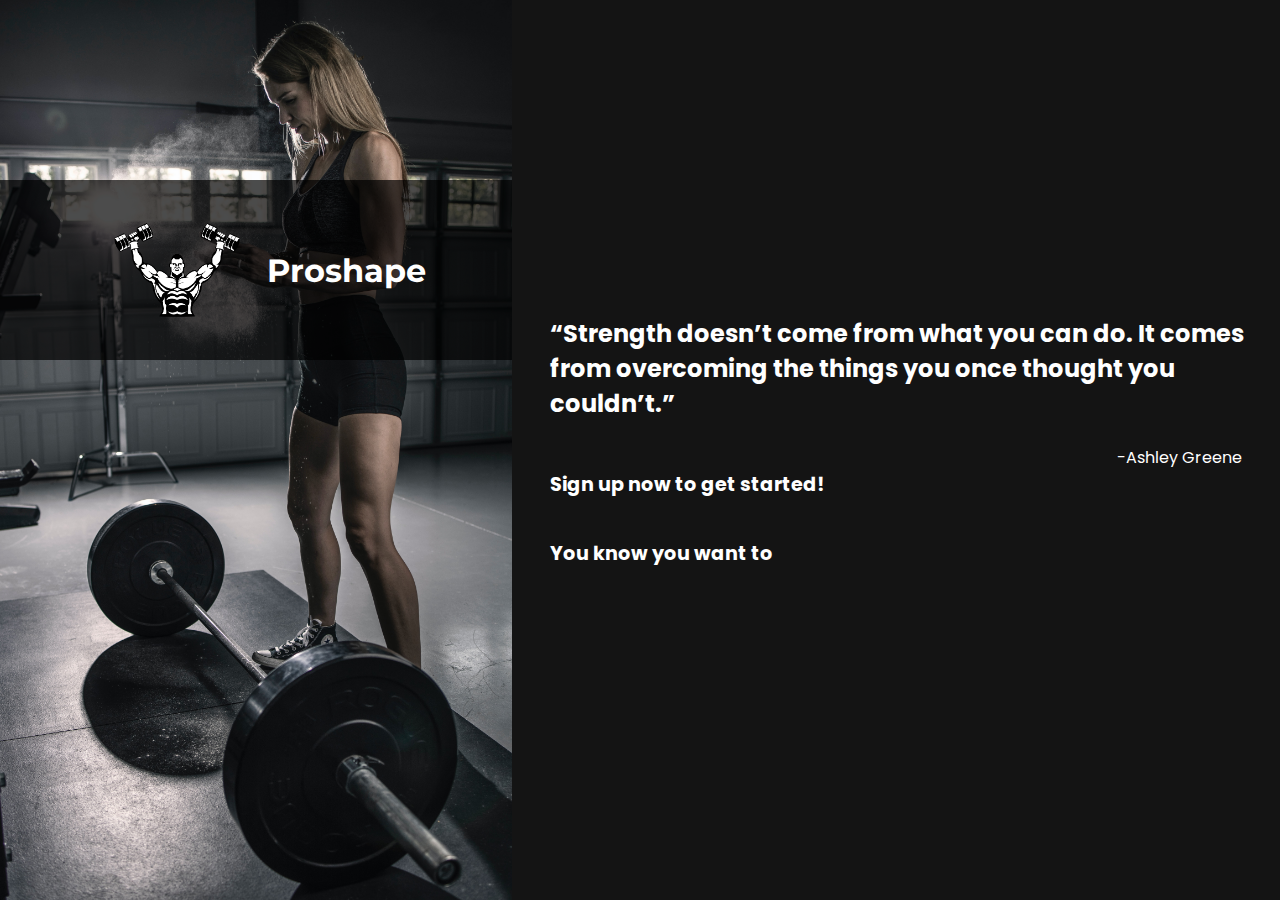
==== index.html @ 7a8559b3 "moved index.html to the root" ====
<!DOCTYPE html>
<html lang="en">
<head>
    <meta charset="UTF-8">
    <meta http-equiv="X-UA-Compatible" content="IE=edge">
    <meta name="viewport" content="width=device-width, initial-scale=1.0">
    <title>Sign Up</title>
    <link rel="stylesheet" href="./src/style.css">
    <link rel="preconnect" href="https://fonts.googleapis.com">
    <link rel="preconnect" href="https://fonts.gstatic.com" crossorigin>
    <link href="https://fonts.googleapis.com/css2?family=Montserrat:wght@700&family=Poppins:wght@400;700&display=swap" rel="stylesheet">
</head>
<body>
    <div class="container">
        <div class="main-photo">
            <div class="logo">
                <img src="./images/logo.png" alt="gym logo">
                <h1>Proshape</h1>
            </div>
        </div>

        <div class="main-form">
            <figure class="quotes-container">
                <blockquote>“Strength doesn’t come from what you can do. It comes from overcoming the things you once thought you couldn’t.”</blockquote>
                <figcaption>-Ashley Greene</figcaption>
            </figure>
            <p>Sign up now to get started!</p>
            <p class="spacing-text">You know you want to</p>

        <form action=""></form>

        </div>
    </div>
</body>
</html>
---- src/style.css ----
/* font-family: 'Poppins', sans-serif; */

/* http://meyerweb.com/eric/tools/css/reset/ 
   v2.0 | 20110126
   License: none (public domain)
*/


* {
	margin: 0;
	padding: 0;
	border: 0;
	font-size: 100%;
	box-sizing: border-box;
}



/* ---------------LAYOUT------------------ */

.container {
	display: flex;
	width: 100vw;
	height: 100vh;
}

.main-photo {
	background: url(../images/bg-workout2.jpg) center/cover no-repeat;
	width: 40vw;
}

.main-form {
	width: 60vw;
	background-color: rgb(20, 20, 20);
	display: flex;
	flex-flow: column nowrap;
	justify-content: center;
	padding-left: 3vw;
}

.logo {
	display: flex;
	justify-content: center;
	align-items: center;
	flex-direction: row;
	background-color: rgba(0, 0, 0, 0.7);
	position: relative;
	top: 20vh;

}

.logo img {
	height:20vh;
}

/* ---------------TYPOGRPAHY------------------ */

.logo h1 {
	font-family: 'Montserrat', sans-serif;
	color: white;
	font-size: 2rem;
}

blockquote {
	font-family: 'Poppins', sans-serif;
	font-weight: 700;
	font-size: 1.5rem;
	color: white;
	display: block;
	margin-block-start: 1em;
    margin-block-end: 1em;
    margin-inline-start: 0px;
    margin-inline-end: 0px;
}

figcaption {
	font-family: 'Poppins', sans-serif;
	color: white;
	font-size: 1rem;
	display: flex;
	flex-direction: row;
	justify-content: flex-end;
	margin-right: 3vw;
}

.main-form p {
	font-family: 'Poppins', sans-serif;
	font-size: 1.2rem;
	color: white;
	font-weight: bold;
}

.spacing-text {
	margin: 40px 0px 40px 0px;
}
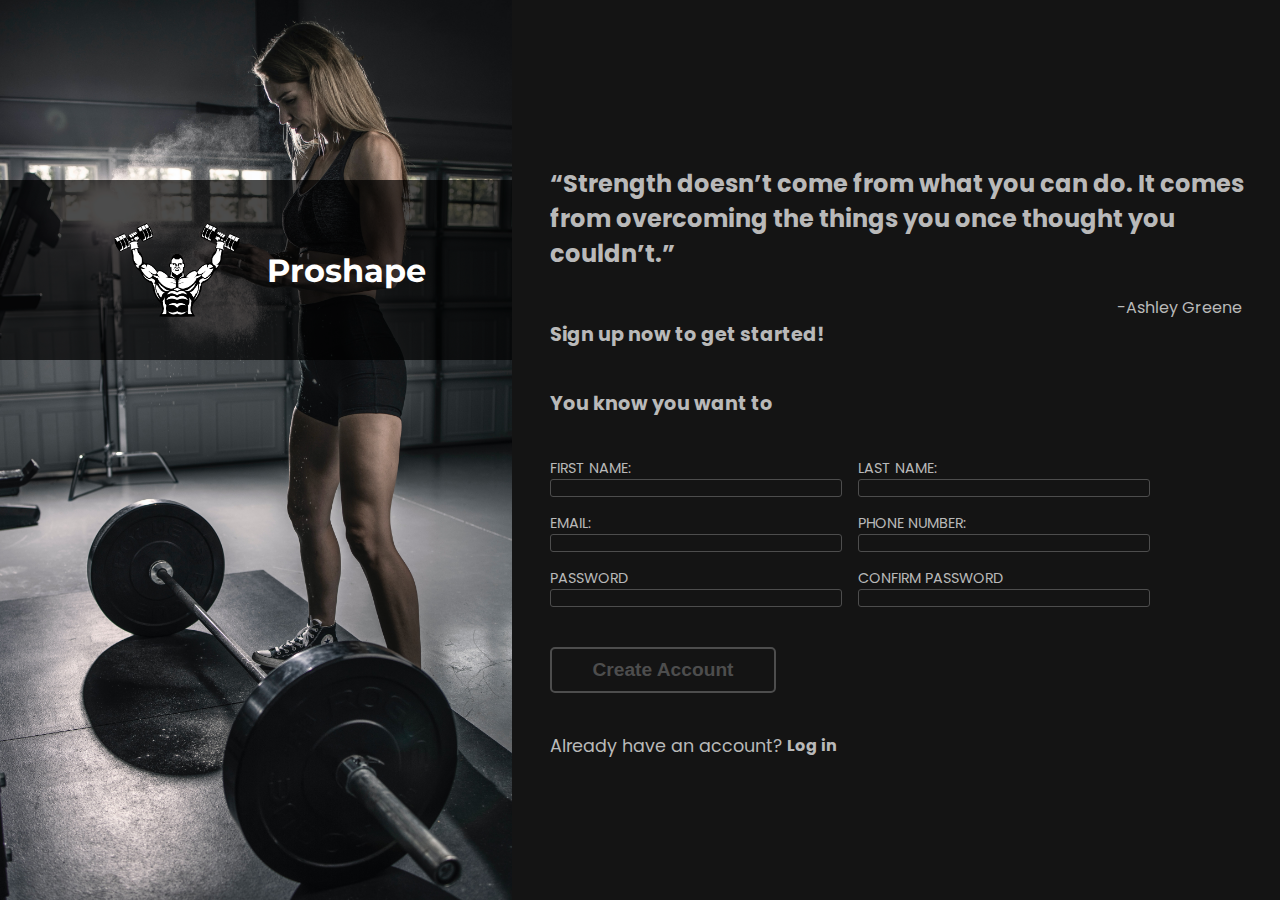
==== commit fdf3f1b1: "completed input form" ====
--- a/index.html
+++ b/index.html
@@ -27,7 +27,41 @@
             <p>Sign up now to get started!</p>
             <p class="spacing-text">You know you want to</p>
 
-        <form action=""></form>
+        <form action="">
+            <div class="form-input">
+                <div class="input">
+                    <label for="first_name">FIRST NAME:</label>
+                    <input type="text" id="first_name">
+                </div>
+                <div class="input">
+                    <label for="last_name">LAST NAME:</label>
+                    <input type="text" id="last_name">
+                </div>  
+                <div class="input">
+                    <label for="emailAd">EMAIL:</label>
+                    <input type="email" id="emailAd">
+                </div>
+                <div class="input">
+                    <label for="phoneNum">PHONE NUMBER:</label>
+                    <input type="number" id="phoneNum">
+                </div>
+                <div class="input">
+                    <label for="user_password">PASSWORD</label>
+                    <input type="password" name="password" id="user_password" required>
+                </div>
+                <div class="input">
+                    <label for="user_password">CONFIRM PASSWORD</label>
+                    <input type="password" name="password" id="user_password" required>
+                </div>
+
+            </div>
+            <button type="submit">Create Account</button>
+            <div class="login">
+                <p id="login-account">Already have an account?</p>
+                <a href="#">Log in</a>
+            </div>
+
+        </form>
 
         </div>
     </div>
--- a/src/style.css
+++ b/src/style.css
@@ -12,6 +12,10 @@
 	border: 0;
 	font-size: 100%;
 	box-sizing: border-box;
+}
+
+:root {
+	--txt: rgb(185, 185, 185);
 }
 
 
@@ -36,6 +40,7 @@
 	flex-flow: column nowrap;
 	justify-content: center;
 	padding-left: 3vw;
+	color: var(--txt);
 }
 
 .logo {
@@ -53,6 +58,50 @@
 	height:20vh;
 }
 
+.form-input {
+	display: flex;
+	flex-direction: row;
+	flex-flow: wrap;
+	gap: 1rem;
+	color: var(--txt);
+}
+
+.input {
+	display: flex;
+	flex-direction: column;
+	width: 40%;
+	font-size: .9rem;
+}
+
+input {
+	background-color: rgb(20, 20, 20);
+	border-radius: 3px;
+	border: 1px solid rgb(77, 77, 77);
+}
+
+button {
+	background-color: rgb(20, 20, 20);
+	color: rgb(77, 77, 77);
+	font-weight: 700;
+	font-size: 1.2rem;
+	border: 2px solid rgb(77, 77, 77);
+	border-radius: 5px;
+	padding: 10px 40px;
+	margin: 40px 0;
+	cursor: pointer;
+}
+
+button:hover {
+	background-color: rgb(77, 77, 77);
+	color: rgb(20, 20, 20);
+	transition: all .5s;
+}
+
+.login {
+	display: flex;
+	gap: 5px;
+}
+
 /* ---------------TYPOGRPAHY------------------ */
 
 .logo h1 {
@@ -65,7 +114,6 @@
 	font-family: 'Poppins', sans-serif;
 	font-weight: 700;
 	font-size: 1.5rem;
-	color: white;
 	display: block;
 	margin-block-start: 1em;
     margin-block-end: 1em;
@@ -75,7 +123,7 @@
 
 figcaption {
 	font-family: 'Poppins', sans-serif;
-	color: white;
+	color: var(--txt);
 	font-size: 1rem;
 	display: flex;
 	flex-direction: row;
@@ -86,10 +134,26 @@
 .main-form p {
 	font-family: 'Poppins', sans-serif;
 	font-size: 1.2rem;
-	color: white;
+	color: var(--txt);
 	font-weight: bold;
 }
 
 .spacing-text {
 	margin: 40px 0px 40px 0px;
+}
+
+form {
+	font-family: 'Poppins', sans-serif;
+	color: var(--txt);
+}
+
+.login a{
+	text-decoration: none;
+	color: var(--txt);
+	font-weight: 700;
+}
+
+#login-account {
+	font-weight: 400;
+	font-size: 1.1rem;
 }